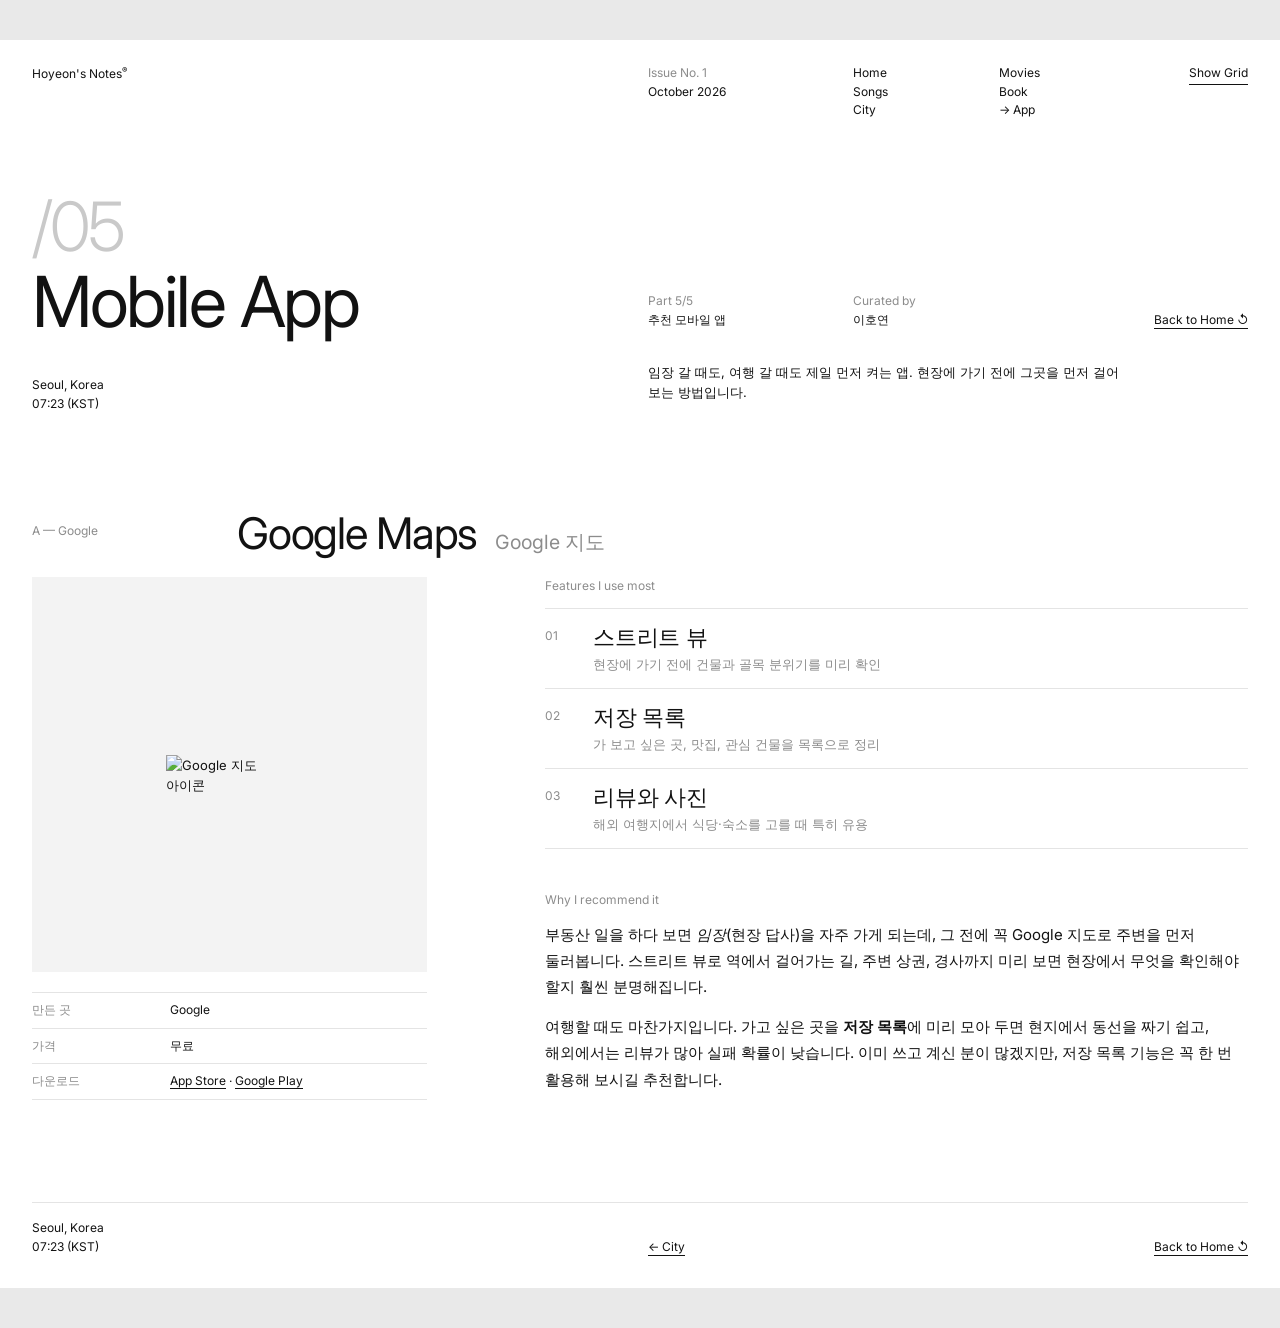
==== app.html @ e8ceb150 "Publish recommendation site Co-Authored-By: Claude Opus 5.5 <noreply@anthropic.com>" ====
<!DOCTYPE html>
<HTML lang="ko">
<HEAD>
  <meta charset="UTF-8">
  <meta name="viewport" content="width=device-width, initial-scale=1.0">
  <TITLE>App — 이호연의 추천</TITLE>
  <link rel="stylesheet" href="https://fonts.googleapis.com/css2?family=Inter:wght@300;400;600&display=swap">
  <link rel="stylesheet" href="https://cdn.jsdelivr.net/gh/orioncactus/pretendard@v1.3.9/dist/web/static/pretendard.min.css">
  <link rel="stylesheet" href="styles.css">
</HEAD>

<BODY>
<div class="frame">

  <div class="grid top">
    <div class="brand">Hoyeon's Notes<sup>®</sup></div>
    <div class="issue"><span class="muted">Issue No. 1</span><BR>October 2026</div>
    <div class="nav">
      <A HREF="index.html">Home</A>
      <A HREF="movies.html">Movies</A>
      <A HREF="songs.html">Songs</A>
      <A HREF="book.html">Book</A>
      <A HREF="city.html">City</A>
      <A HREF="app.html" class="now">App</A>
    </div>
    <div class="tools"><button class="text-btn" id="gridBtn">Show Grid</button></div>
  </div>

  <div class="grid hero">
    <div class="num">/05</div>
    <H1>Mobile App</H1>
    <div class="meta m1"><span class="muted">Part 5/5</span><BR>추천 모바일 앱</div>
    <div class="meta m2"><span class="muted">Curated by</span><BR>이호연</div>
    <div class="meta more"><A HREF="index.html" class="link">Back to Home ↺</A></div>
  </div>

  <div class="grid intro">
    <div class="place">Seoul, Korea<BR><span class="clock"></span></div>
    <div class="lede">
      <P>임장 갈 때도, 여행 갈 때도 제일 먼저 켜는 앱. 현장에 가기 전에 그곳을 먼저 걸어 보는 방법입니다.</P>
    </div>
  </div>

  <div class="grid item">
    <div class="item-label">A — Google</div>
    <H2>Google Maps <small>Google 지도</small></H2>

    <div class="left4">
      <div class="tile">
        <IMG SRC="https://upload.wikimedia.org/wikipedia/commons/thumb/a/a3/Google_Maps_icon_%282026%29.svg/250px-Google_Maps_icon_%282026%29.svg.png" ALT="Google 지도 아이콘">
      </div>
      <TABLE class="facts">
        <TR><TH>만든 곳</TH><TD>Google</TD></TR>
        <TR><TH>가격</TH><TD>무료</TD></TR>
        <TR><TH>다운로드</TH><TD>
          <A HREF="https://apps.apple.com/app/google-maps/id585027354">App Store</A> ·
          <A HREF="https://play.google.com/store/apps/details?id=com.google.android.apps.maps">Google Play</A>
        </TD></TR>
      </TABLE>
    </div>

    <div class="right7">
      <div class="small-title">Features I use most</div>
      <UL class="big-list">
        <LI><span>01</span><div>스트리트 뷰<em>현장에 가기 전에 건물과 골목 분위기를 미리 확인</em></div></LI>
        <LI><span>02</span><div>저장 목록<em>가 보고 싶은 곳, 맛집, 관심 건물을 목록으로 정리</em></div></LI>
        <LI><span>03</span><div>리뷰와 사진<em>해외 여행지에서 식당·숙소를 고를 때 특히 유용</em></div></LI>
      </UL>

      <div class="body">
        <H3>Why I recommend it</H3>
        <P>
          부동산 일을 하다 보면 <I>임장</I>(현장 답사)을 자주 가게 되는데, 그 전에 꼭 Google 지도로
          주변을 먼저 둘러봅니다. 스트리트 뷰로 역에서 걸어가는 길, 주변 상권, 경사까지 미리 보면
          현장에서 무엇을 확인해야 할지 훨씬 분명해집니다.
        </P>
        <P>
          여행할 때도 마찬가지입니다. 가고 싶은 곳을 <B>저장 목록</B>에 미리 모아 두면 현지에서 동선을 짜기 쉽고,
          해외에서는 리뷰가 많아 실패 확률이 낮습니다. 이미 쓰고 계신 분이 많겠지만, 저장 목록 기능은
          꼭 한 번 활용해 보시길 추천합니다.
        </P>
      </div>
    </div>
  </div>

  <div class="grid foot">
    <div class="place">Seoul, Korea<BR><span class="clock"></span></div>
    <div class="prev"><A HREF="city.html" class="link">← City</A></div>
    <div class="next"><A HREF="index.html" class="link">Back to Home ↺</A></div>
  </div>

</div>
<script src="script.js"></script>
</BODY>
</HTML>
---- styles.css ----
/* [styles.css] 모든 페이지가 함께 쓰는 외부 CSS 파일 (강의 슬라이드 62)
   12칸 그리드 위에 글과 이미지를 배치하는 에디토리얼 스타일 */

:root {
  --ink: #121212;      /* 본문 글자색 */
  --muted: #8C8C8C;    /* 보조 글자색 */
  --faint: #C9C9C9;    /* /01 같은 큰 번호 */
  --line: #E4E4E4;     /* 얇은 구분선 */
  --bg: #E9E9E9;       /* 바깥 배경 */
  --paper: #FFFFFF;    /* 종이(페이지) 배경 */
  --guide: rgba(198, 200, 224, 0.55);  /* 그리드 표시 색 */
}

* { box-sizing: border-box; }

body {
  margin: 0;
  background-color: var(--bg);
  color: var(--ink);
  font-family: "Inter", "Pretendard", -apple-system, "Malgun Gothic", sans-serif;
  font-size: 13px;
  line-height: 1.55;
  word-break: keep-all;
  -webkit-font-smoothing: antialiased;
}
a { color: inherit; text-decoration: none; }
img { display: block; max-width: 100%; }
p { margin: 0 0 0.9em; }
b { font-weight: 600; }
hr { border: 0; border-top: 1px solid var(--line); margin: 0; }
.muted { color: var(--muted); }
.link { border-bottom: 1px solid var(--ink); padding-bottom: 1px; }
.link:hover { color: var(--muted); border-color: var(--muted); }

/* ---------- 페이지 틀과 12칸 그리드 ---------- */
.frame {
  position: relative;
  max-width: 1280px;
  margin: 40px auto;
  background-color: var(--paper);
  padding: 24px 32px 32px;
}
.grid {
  display: grid;
  grid-template-columns: repeat(12, minmax(0, 1fr));
  column-gap: 16px;
}

/* Show Grid 버튼을 누르면 보이는 세로 기둥 (script.js가 만들어 줌) */
.overlay {
  position: absolute;
  inset: 0 32px;
  display: grid;
  grid-template-columns: repeat(12, minmax(0, 1fr));
  column-gap: 16px;
  pointer-events: none;
  opacity: 0;
  transition: opacity 0.4s;
  z-index: 5;
}
.overlay span { background-color: var(--guide); }
body.show-grid .overlay { opacity: 1; }

/* ---------- 상단 헤더 ---------- */
.top { font-size: 12px; align-items: start; }
.brand   { grid-column: 1 / 5; }
.brand sup { font-size: 8px; }
.issue   { grid-column: 7 / 9; }
.nav     { grid-column: 9 / 12; display: grid; grid-template-columns: 1fr 1fr; }
.nav a:hover { color: var(--muted); }
.nav a.now::before { content: "→ "; }
.tools   { grid-column: 12 / 13; text-align: right; }

button.text-btn {
  font: inherit;
  color: var(--ink);
  background: none;
  border: 0;
  border-bottom: 1px solid var(--ink);
  padding: 0 0 1px;
  cursor: pointer;
}
button.text-btn:hover { color: var(--muted); border-color: var(--muted); }

/* ---------- 제목 영역 (/01 + 큰 제목) ---------- */
.hero { margin-top: 72px; align-items: end; }
.hero .num {
  grid-column: 1 / -1;
  font-size: clamp(40px, 5.5vw, 68px);
  font-weight: 300;
  color: var(--faint);
  letter-spacing: -0.04em;
  line-height: 1;
}
.hero h1 {
  grid-column: 1 / 7;
  margin: 6px 0 0;
  font-size: clamp(40px, 5.5vw, 72px);
  font-weight: 400;
  letter-spacing: -0.035em;
  line-height: 1.02;
}
.hero .meta  { font-size: 12px; padding-bottom: 8px; }
.hero .m1    { grid-column: 7 / 9; }
.hero .m2    { grid-column: 9 / 11; }
.hero .more  { grid-column: 11 / 13; text-align: right; }

/* 넓은 사진 */
.wide {
  width: 100%;
  aspect-ratio: 21 / 9;
  object-fit: cover;
  margin-top: 20px;
}

/* 소개 줄: 왼쪽 위치·시각, 오른쪽 짧은 소개글 */
.intro { margin-top: 24px; align-items: end; }
.place { grid-column: 1 / 4; font-size: 12px; }
.lede  { grid-column: 7 / 12; font-size: 13px; }

/* ---------- 추천 항목 ---------- */
.item { margin-top: 96px; row-gap: 20px; }
.item-label {
  grid-column: 1 / 3;
  font-size: 12px;
  color: var(--muted);
  padding-top: 12px;
}
.item h2 {
  grid-column: 3 / 13;
  margin: 0;
  font-size: clamp(28px, 3.4vw, 44px);
  font-weight: 400;
  letter-spacing: -0.03em;
  line-height: 1.1;
}
.item h2 small { font-size: 0.45em; color: var(--muted); letter-spacing: 0; margin-left: 8px; }

/* 영화: 포스터(3칸) + 예고편(9칸) */
.media {
  grid-column: 1 / -1;
  display: grid;
  grid-template-columns: repeat(12, minmax(0, 1fr));
  column-gap: 16px;
}
.media .poster { grid-column: 1 / 4; width: 100%; height: 100%; object-fit: cover; }
.media .video  { grid-column: 4 / 13; }

.video {
  width: 100%;
  aspect-ratio: 16 / 9;
  border: 0;
  display: block;
  background-color: #F2F2F2;
}

/* 왼쪽·오른쪽 칸 나누기 */
.left4  { grid-column: 1 / 5; }
.left5  { grid-column: 1 / 6; }
.left8  { grid-column: 1 / 9; }
.right6 { grid-column: 7 / 13; }
.right7 { grid-column: 6 / 13; }
.right4 { grid-column: 9 / 13; }

/* 정보 표 */
table.facts { border-collapse: collapse; width: 100%; font-size: 12px; align-self: start; }
.facts th, .facts td {
  text-align: left;
  font-weight: 400;
  padding: 8px 0;
  border-top: 1px solid var(--line);
  vertical-align: top;
}
.facts tr:last-child th, .facts tr:last-child td { border-bottom: 1px solid var(--line); }
.facts th { color: var(--muted); width: 35%; }
.facts a { border-bottom: 1px solid var(--ink); }

/* 추천 이유 본문 */
.body { font-size: 15px; line-height: 1.75; }
.body h3, .small-title {
  font-size: 12px;
  font-weight: 400;
  color: var(--muted);
  margin: 0 0 12px;
}
.right4 .body, .right4 .facts { margin-bottom: 28px; }

/* 번호 달린 큰 목록 */
.big-list { list-style: none; padding: 0; margin: 0 0 40px; }
.big-list li {
  display: grid;
  grid-template-columns: 48px 1fr;
  padding: 14px 0;
  border-top: 1px solid var(--line);
  font-size: clamp(18px, 1.7vw, 22px);
  letter-spacing: -0.015em;
  line-height: 1.35;
}
.big-list li:last-child { border-bottom: 1px solid var(--line); }
.big-list li span { font-size: 12px; color: var(--muted); padding-top: 5px; }
.big-list li em { display: block; font-style: normal; font-size: 13px; color: var(--muted); letter-spacing: 0; margin-top: 4px; }

/* 앱 아이콘 타일 */
.tile {
  aspect-ratio: 1 / 1;
  background-color: #F3F3F3;
  display: grid;
  place-items: center;
  margin-bottom: 20px;
}
.tile img { width: 32%; }

.caption { font-size: 12px; color: var(--muted); margin-top: 8px; }
.map { filter: grayscale(1); aspect-ratio: 21 / 9; }

/* ---------- 홈: 자기소개 + 목차 ---------- */
.about { margin-top: 96px; padding-top: 16px; border-top: 1px solid var(--line); }
.statement {
  grid-column: 1 / 7;
  margin: 0;
  font-size: clamp(24px, 2.6vw, 34px);
  line-height: 1.3;
  letter-spacing: -0.025em;
}
.about .body { grid-column: 7 / 12; }

.index { margin-top: 96px; }
.index-title { grid-column: 1 / -1; margin-bottom: 16px; }
.row {
  grid-column: 1 / -1;
  display: grid;
  grid-template-columns: repeat(12, minmax(0, 1fr));
  column-gap: 16px;
  padding: 20px 0;
  border-top: 1px solid var(--line);
  align-items: center;
}
.row:last-child { border-bottom: 1px solid var(--line); }
.row .n   { grid-column: 1 / 2; font-size: 12px; color: var(--muted); }
.row .t   { grid-column: 2 / 4; font-size: clamp(24px, 2.6vw, 34px); letter-spacing: -0.025em; transition: padding 0.3s; }

/* 제목 옆 작은 사진들 — 평소엔 흑백, 마우스를 올리면 컬러 */
.row .th  { grid-column: 4 / 7; display: flex; gap: 6px; }
.row .th img {
  width: 60px;
  height: 80px;
  object-fit: cover;
  filter: grayscale(1);
  transition: filter 0.4s;
}
.row .th img.icon { object-fit: contain; padding: 14px; background-color: #F3F3F3; }
.row:hover .th img { filter: grayscale(0); }
@media (hover: none) { .row .th img { filter: none; } }  /* 터치 화면은 처음부터 컬러 */
.row .k   { grid-column: 7 / 9; font-size: 12px; color: var(--muted); }
.row .p   { grid-column: 9 / 12; font-size: 12px; }
.row .arr { grid-column: 12 / 13; text-align: right; font-size: 18px; }
.row:hover .t { padding-left: 12px; }

.pick { margin-top: 96px; align-items: end; }
.pick .small-title { grid-column: 1 / 4; margin: 0; }
.pick p { grid-column: 4 / 10; margin: 0; font-size: clamp(20px, 2vw, 26px); letter-spacing: -0.02em; }
.pick .btn-wrap { grid-column: 10 / 13; text-align: right; font-size: 12px; }

/* ---------- 하단 ---------- */
.foot { margin-top: 96px; padding-top: 16px; border-top: 1px solid var(--line); font-size: 12px; align-items: end; }
.foot .place { grid-column: 1 / 4; }
.foot .prev  { grid-column: 7 / 10; }
.foot .next  { grid-column: 10 / 13; text-align: right; }

/* ---------- 휴대폰 화면 (4칸 그리드) ---------- */
@media (max-width: 760px) {
  .frame { margin: 0; padding: 16px; }
  .overlay { inset: 0 16px; grid-template-columns: repeat(4, minmax(0, 1fr)); }
  .overlay span:nth-child(n+5) { display: none; }
  .grid, .media, .row { grid-template-columns: repeat(4, minmax(0, 1fr)); }
  .grid > *, .media > *, .row > * { grid-column: 1 / -1 !important; }

  .brand { grid-column: 1 / 3 !important; }
  .tools { grid-column: 3 / 5 !important; grid-row: 1; }
  .issue { grid-column: 1 / 3 !important; margin-top: 16px; }
  .nav   { grid-column: 3 / 5 !important; margin-top: 16px; grid-template-columns: 1fr; }

  .hero { margin-top: 48px; row-gap: 12px; }
  .hero .m1 { grid-column: 1 / 3 !important; }
  .hero .m2 { grid-column: 3 / 5 !important; }
  .hero .more { text-align: left; }
  .wide { aspect-ratio: 4 / 3; }

  .intro, .foot, .pick { row-gap: 16px; }
  .item { margin-top: 64px; }
  .item-label { padding-top: 0; }
  .media { row-gap: 12px; }
  .media .poster { grid-column: 1 / 3 !important; height: auto; aspect-ratio: 2 / 3; }

  .row { row-gap: 4px; align-items: baseline; }
  .row .n { grid-column: 1 / 2 !important; }
  .row .t { grid-column: 2 / 5 !important; }
  .row .p { grid-column: 2 / 5 !important; }
  .row .th { grid-column: 2 / 5 !important; margin: 6px 0; }
  .row .th img { width: 45px; height: 60px; }
  .row .th img.icon { padding: 10px; }
  .row .k, .row .arr { display: none; }

  .about { row-gap: 24px; margin-top: 56px; }
  .pick .btn-wrap, .foot .next { text-align: left; }
  .map { aspect-ratio: 4 / 3; }
}
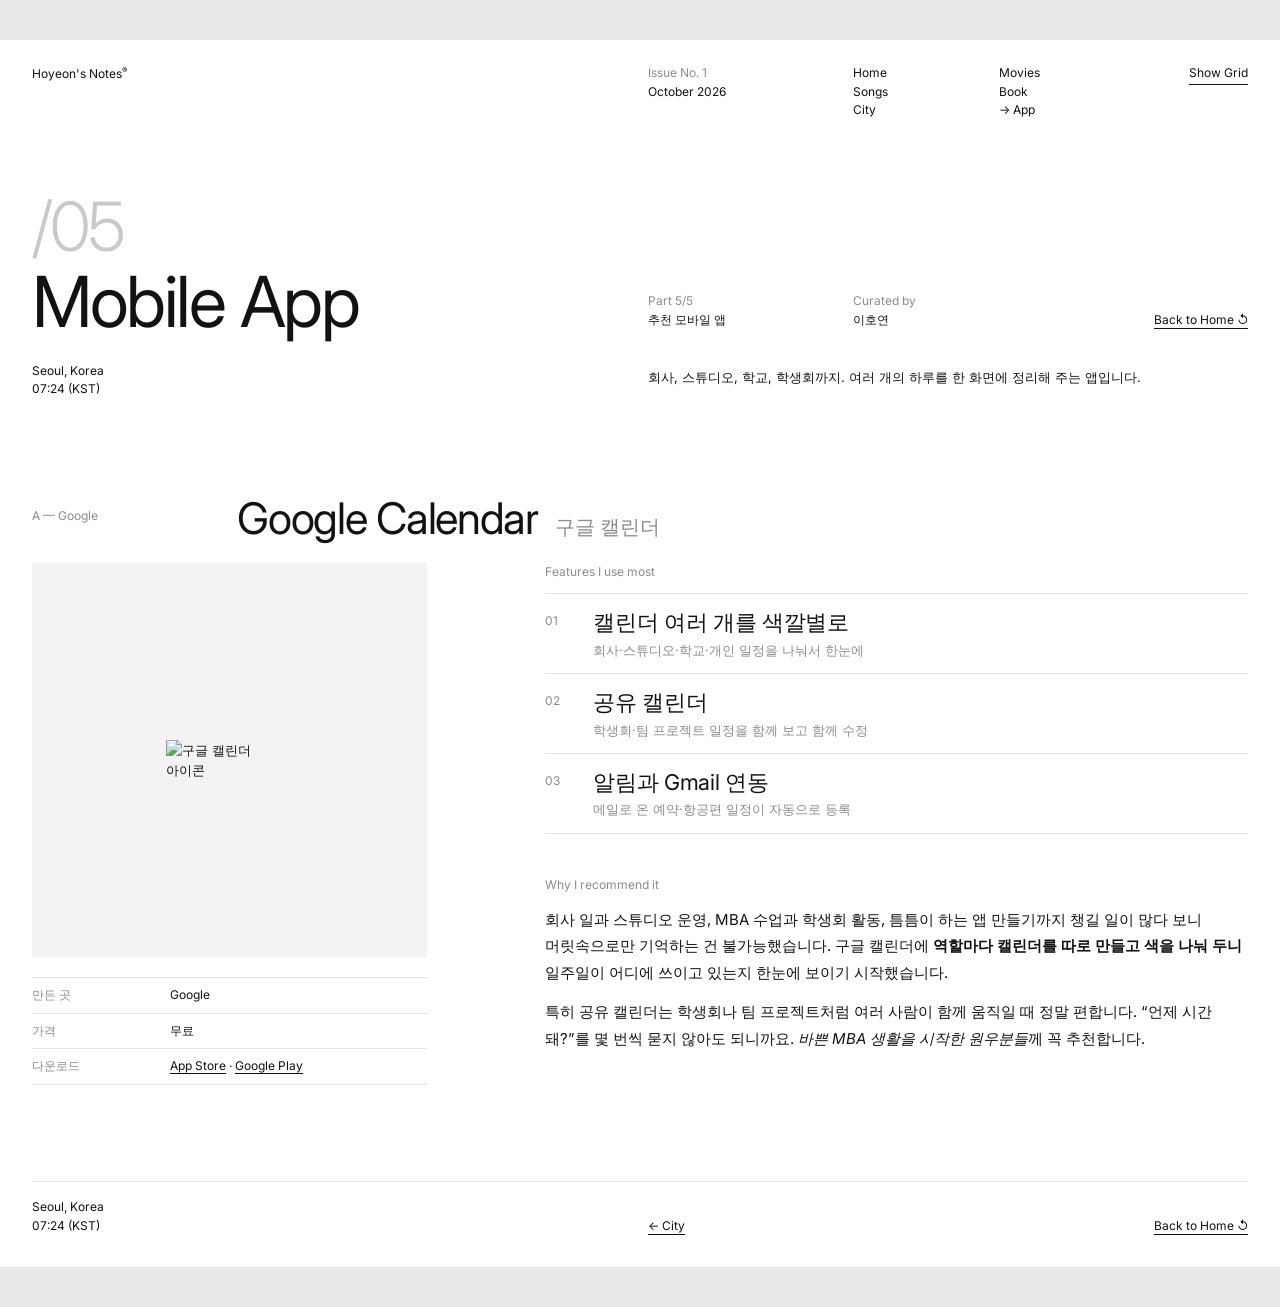
==== commit 350c10ee: "Recommend Google Calendar as the mobile app Replace Google Maps with Google Calendar on the app page" ====
--- a/app.html
+++ b/app.html
@@ -37,24 +37,24 @@
   <div class="grid intro">
     <div class="place">Seoul, Korea<BR><span class="clock"></span></div>
     <div class="lede">
-      <P>임장 갈 때도, 여행 갈 때도 제일 먼저 켜는 앱. 현장에 가기 전에 그곳을 먼저 걸어 보는 방법입니다.</P>
+      <P>회사, 스튜디오, 학교, 학생회까지. 여러 개의 하루를 한 화면에 정리해 주는 앱입니다.</P>
     </div>
   </div>
 
   <div class="grid item">
     <div class="item-label">A — Google</div>
-    <H2>Google Maps <small>Google 지도</small></H2>
+    <H2>Google Calendar <small>구글 캘린더</small></H2>
 
     <div class="left4">
       <div class="tile">
-        <IMG SRC="https://upload.wikimedia.org/wikipedia/commons/thumb/a/a3/Google_Maps_icon_%282026%29.svg/250px-Google_Maps_icon_%282026%29.svg.png" ALT="Google 지도 아이콘">
+        <IMG SRC="https://upload.wikimedia.org/wikipedia/commons/thumb/f/fa/Google_Calendar_icon_%282026%29.svg/250px-Google_Calendar_icon_%282026%29.svg.png" ALT="구글 캘린더 아이콘">
       </div>
       <TABLE class="facts">
         <TR><TH>만든 곳</TH><TD>Google</TD></TR>
         <TR><TH>가격</TH><TD>무료</TD></TR>
         <TR><TH>다운로드</TH><TD>
-          <A HREF="https://apps.apple.com/app/google-maps/id585027354">App Store</A> ·
-          <A HREF="https://play.google.com/store/apps/details?id=com.google.android.apps.maps">Google Play</A>
+          <A HREF="https://apps.apple.com/app/google-calendar-get-organized/id909319292">App Store</A> ·
+          <A HREF="https://play.google.com/store/apps/details?id=com.google.android.calendar">Google Play</A>
         </TD></TR>
       </TABLE>
     </div>
@@ -62,22 +62,21 @@
     <div class="right7">
       <div class="small-title">Features I use most</div>
       <UL class="big-list">
-        <LI><span>01</span><div>스트리트 뷰<em>현장에 가기 전에 건물과 골목 분위기를 미리 확인</em></div></LI>
-        <LI><span>02</span><div>저장 목록<em>가 보고 싶은 곳, 맛집, 관심 건물을 목록으로 정리</em></div></LI>
-        <LI><span>03</span><div>리뷰와 사진<em>해외 여행지에서 식당·숙소를 고를 때 특히 유용</em></div></LI>
+        <LI><span>01</span><div>캘린더 여러 개를 색깔별로<em>회사·스튜디오·학교·개인 일정을 나눠서 한눈에</em></div></LI>
+        <LI><span>02</span><div>공유 캘린더<em>학생회·팀 프로젝트 일정을 함께 보고 함께 수정</em></div></LI>
+        <LI><span>03</span><div>알림과 Gmail 연동<em>메일로 온 예약·항공편 일정이 자동으로 등록</em></div></LI>
       </UL>
 
       <div class="body">
         <H3>Why I recommend it</H3>
         <P>
-          부동산 일을 하다 보면 <I>임장</I>(현장 답사)을 자주 가게 되는데, 그 전에 꼭 Google 지도로
-          주변을 먼저 둘러봅니다. 스트리트 뷰로 역에서 걸어가는 길, 주변 상권, 경사까지 미리 보면
-          현장에서 무엇을 확인해야 할지 훨씬 분명해집니다.
+          회사 일과 스튜디오 운영, MBA 수업과 학생회 활동, 틈틈이 하는 앱 만들기까지 챙길 일이 많다 보니
+          머릿속으로만 기억하는 건 불가능했습니다. 구글 캘린더에 <B>역할마다 캘린더를 따로 만들고 색을 나눠 두니</B>
+          일주일이 어디에 쓰이고 있는지 한눈에 보이기 시작했습니다.
         </P>
         <P>
-          여행할 때도 마찬가지입니다. 가고 싶은 곳을 <B>저장 목록</B>에 미리 모아 두면 현지에서 동선을 짜기 쉽고,
-          해외에서는 리뷰가 많아 실패 확률이 낮습니다. 이미 쓰고 계신 분이 많겠지만, 저장 목록 기능은
-          꼭 한 번 활용해 보시길 추천합니다.
+          특히 공유 캘린더는 학생회나 팀 프로젝트처럼 여러 사람이 함께 움직일 때 정말 편합니다.
+          “언제 시간 돼?”를 몇 번씩 묻지 않아도 되니까요. <I>바쁜 MBA 생활을 시작한 원우분들</I>께 꼭 추천합니다.
         </P>
       </div>
     </div>
--- a/styles.css
+++ b/styles.css
@@ -113,6 +113,13 @@
   margin-top: 20px;
 }
 
+/* 사진 4장 나란히 (각 3칸) */
+.gallery { margin-top: 20px; row-gap: 16px; }
+.gallery figure { grid-column: span 3; margin: 0; }
+.gallery img { width: 100%; aspect-ratio: 3 / 4; object-fit: cover; }
+.gallery figcaption { font-size: 12px; margin-top: 8px; }
+.gallery figcaption span { margin-right: 6px; }
+
 /* 소개 줄: 왼쪽 위치·시각, 오른쪽 짧은 소개글 */
 .intro { margin-top: 24px; align-items: end; }
 .place { grid-column: 1 / 4; font-size: 12px; }
@@ -285,6 +292,8 @@
   .hero .m2 { grid-column: 3 / 5 !important; }
   .hero .more { text-align: left; }
   .wide { aspect-ratio: 4 / 3; }
+  .gallery { column-gap: 8px; }
+  .gallery figure { grid-column: span 2 !important; }
 
   .intro, .foot, .pick { row-gap: 16px; }
   .item { margin-top: 64px; }
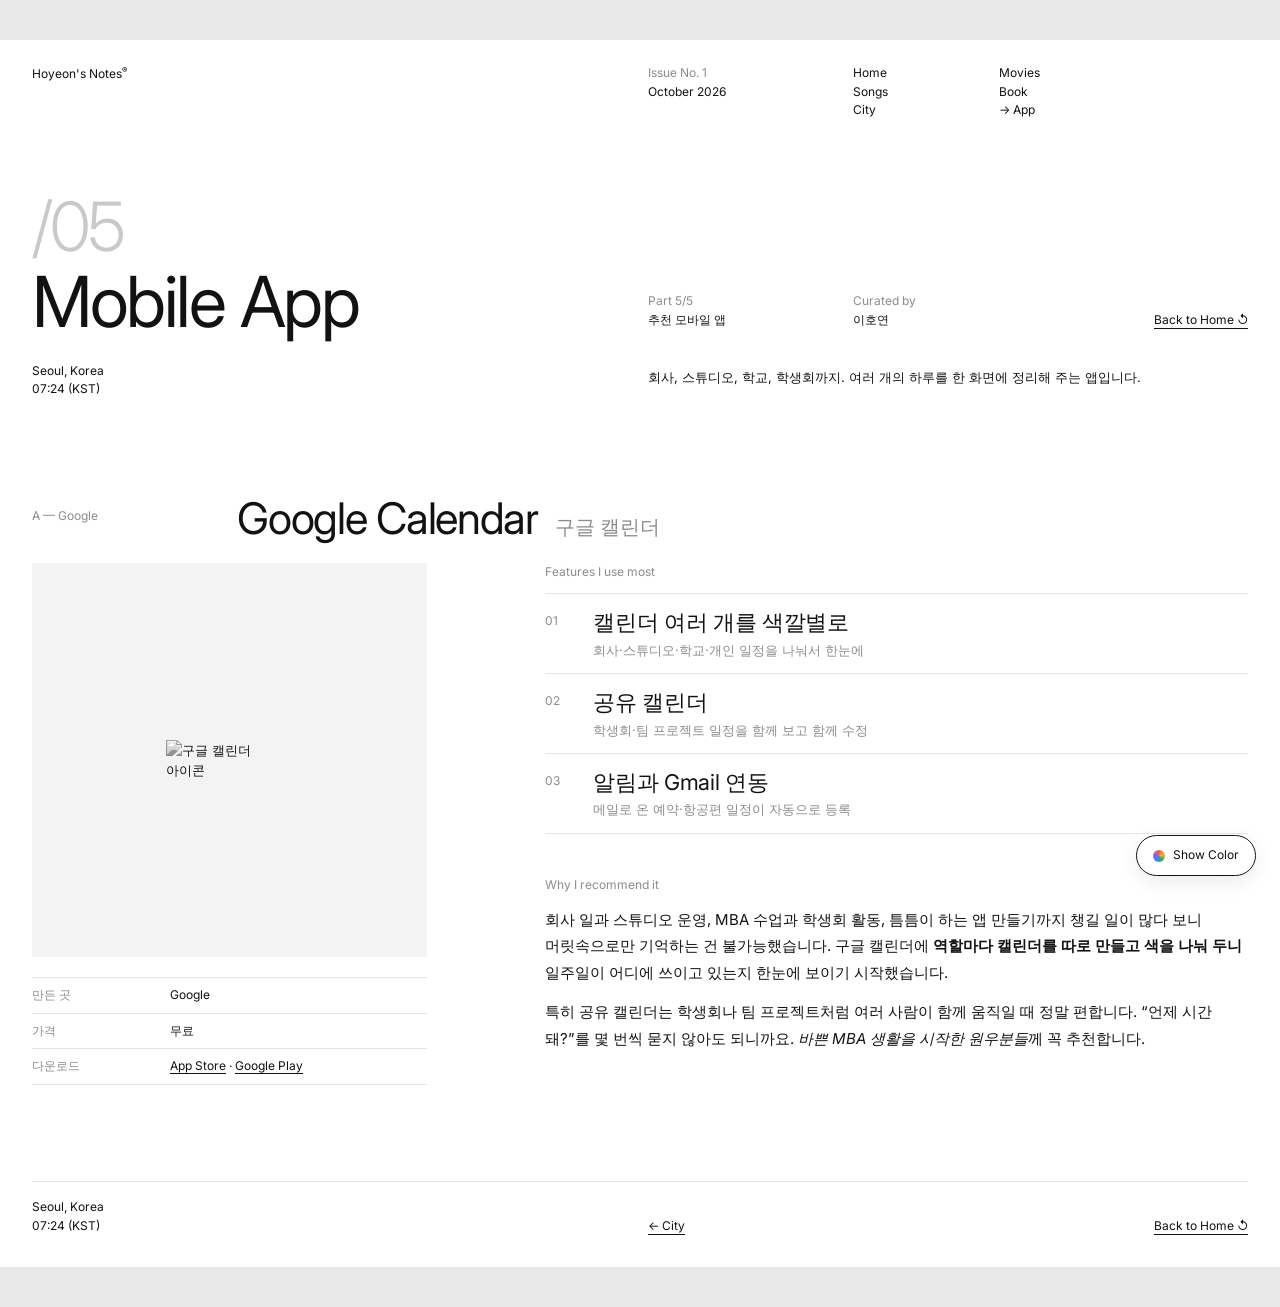
==== commit b9faf42f: "Replace Show Grid with a black-and-white to color effect The site now starts in black and white. A f" ====
--- a/app.html
+++ b/app.html
@@ -23,7 +23,7 @@
       <A HREF="city.html">City</A>
       <A HREF="app.html" class="now">App</A>
     </div>
-    <div class="tools"><button class="text-btn" id="gridBtn">Show Grid</button></div>
+    <div class="tools"><button class="color-btn" id="colorBtn" aria-pressed="false"><span class="dot"></span><span class="label">Show Color</span></button></div>
   </div>
 
   <div class="grid hero">
--- a/styles.css
+++ b/styles.css
@@ -8,7 +8,14 @@
   --line: #E4E4E4;     /* 얇은 구분선 */
   --bg: #E9E9E9;       /* 바깥 배경 */
   --paper: #FFFFFF;    /* 종이(페이지) 배경 */
-  --guide: rgba(198, 200, 224, 0.55);  /* 그리드 표시 색 */
+  --accent: var(--muted);  /* 컬러 모드에서만 색이 들어오는 포인트 색 */
+}
+
+/* 컬러 모드 — Show Color 버튼을 누르면 세상에 색이 돌아옴 */
+body.color-on {
+  --bg: #EFE5D8;
+  --faint: #E8643C;
+  --accent: #E8643C;
 }
 
 * { box-sizing: border-box; }
@@ -46,20 +53,52 @@
   column-gap: 16px;
 }
 
-/* Show Grid 버튼을 누르면 보이는 세로 기둥 (script.js가 만들어 줌) */
-.overlay {
-  position: absolute;
-  inset: 0 32px;
-  display: grid;
-  grid-template-columns: repeat(12, minmax(0, 1fr));
-  column-gap: 16px;
-  pointer-events: none;
-  opacity: 0;
-  transition: opacity 0.4s;
-  z-index: 5;
-}
-.overlay span { background-color: var(--guide); }
-body.show-grid .overlay { opacity: 1; }
+/* ---------- 흑백 ↔ 컬러 ---------- */
+/* 기본은 흑백 세상: 사진·영상·지도 모두 회색 */
+img, iframe { filter: grayscale(1); transition: filter 1.2s ease; }
+body.color-on img, body.color-on iframe { filter: none; }
+body { transition: background-color 1.2s ease; }
+body.no-anim, body.no-anim * { transition: none !important; }
+
+/* 포인트 색이 들어가는 곳 */
+.item-label, .big-list li span, .row .n, .gallery figcaption span { transition: color 1.2s ease; }
+body.color-on .item-label,
+body.color-on .big-list li span,
+body.color-on .row .n,
+body.color-on .gallery figcaption span,
+body.color-on .nav a.now { color: var(--accent); }
+
+/* 화면 오른쪽 아래에 떠 있는 버튼 */
+.color-btn {
+  position: fixed;
+  right: 24px;
+  bottom: 24px;
+  z-index: 20;
+  display: inline-flex;
+  align-items: center;
+  gap: 8px;
+  font: inherit;
+  font-size: 12px;
+  color: var(--ink);
+  background-color: var(--paper);
+  border: 1px solid var(--ink);
+  border-radius: 999px;
+  padding: 10px 16px;
+  cursor: pointer;
+  box-shadow: 0 6px 20px rgba(0, 0, 0, 0.08);
+  transition: transform 0.2s;
+}
+.color-btn:hover { transform: translateY(-2px); }
+.color-btn .dot {
+  width: 12px;
+  height: 12px;
+  border-radius: 50%;
+  background: conic-gradient(#E8643C, #F2B134, #3AA675, #3B82F6, #9B5DE5, #E8643C);
+}
+
+/* 색이 원을 그리며 퍼지는 효과 (script.js의 View Transition과 함께 사용) */
+::view-transition-old(root),
+::view-transition-new(root) { animation: none; mix-blend-mode: normal; }
 
 /* ---------- 상단 헤더 ---------- */
 .top { font-size: 12px; align-items: start; }
@@ -118,6 +157,8 @@
 .gallery figure { grid-column: span 3; margin: 0; }
 .gallery img { width: 100%; aspect-ratio: 3 / 4; object-fit: cover; }
 .gallery figcaption { font-size: 12px; margin-top: 8px; }
+.gallery.three figure { grid-column: span 4; }   /* 사진 3장일 때 (각 4칸, 가로 사진) */
+.gallery.three img { aspect-ratio: 4 / 3; }
 .gallery figcaption span { margin-right: 6px; }
 
 /* 소개 줄: 왼쪽 위치·시각, 오른쪽 짧은 소개글 */
@@ -218,7 +259,7 @@
 .tile img { width: 32%; }
 
 .caption { font-size: 12px; color: var(--muted); margin-top: 8px; }
-.map { filter: grayscale(1); aspect-ratio: 21 / 9; }
+.map { aspect-ratio: 21 / 9; }
 
 /* ---------- 홈: 자기소개 + 목차 ---------- */
 .about { margin-top: 96px; padding-top: 16px; border-top: 1px solid var(--line); }
@@ -246,18 +287,15 @@
 .row .n   { grid-column: 1 / 2; font-size: 12px; color: var(--muted); }
 .row .t   { grid-column: 2 / 4; font-size: clamp(24px, 2.6vw, 34px); letter-spacing: -0.025em; transition: padding 0.3s; }
 
-/* 제목 옆 작은 사진들 — 평소엔 흑백, 마우스를 올리면 컬러 */
+/* 제목 옆 작은 사진들 — 흑백일 때도 마우스를 올리면 살짝 컬러 */
 .row .th  { grid-column: 4 / 7; display: flex; gap: 6px; }
 .row .th img {
   width: 60px;
   height: 80px;
   object-fit: cover;
-  filter: grayscale(1);
-  transition: filter 0.4s;
 }
 .row .th img.icon { object-fit: contain; padding: 14px; background-color: #F3F3F3; }
-.row:hover .th img { filter: grayscale(0); }
-@media (hover: none) { .row .th img { filter: none; } }  /* 터치 화면은 처음부터 컬러 */
+.row:hover .th img { filter: none; transition-duration: 0.4s; }
 .row .k   { grid-column: 7 / 9; font-size: 12px; color: var(--muted); }
 .row .p   { grid-column: 9 / 12; font-size: 12px; }
 .row .arr { grid-column: 12 / 13; text-align: right; font-size: 18px; }
@@ -277,8 +315,7 @@
 /* ---------- 휴대폰 화면 (4칸 그리드) ---------- */
 @media (max-width: 760px) {
   .frame { margin: 0; padding: 16px; }
-  .overlay { inset: 0 16px; grid-template-columns: repeat(4, minmax(0, 1fr)); }
-  .overlay span:nth-child(n+5) { display: none; }
+  .color-btn { right: 16px; bottom: 16px; }
   .grid, .media, .row { grid-template-columns: repeat(4, minmax(0, 1fr)); }
   .grid > *, .media > *, .row > * { grid-column: 1 / -1 !important; }
 
@@ -294,6 +331,7 @@
   .wide { aspect-ratio: 4 / 3; }
   .gallery { column-gap: 8px; }
   .gallery figure { grid-column: span 2 !important; }
+  .gallery.three figure { grid-column: 1 / -1 !important; }
 
   .intro, .foot, .pick { row-gap: 16px; }
   .item { margin-top: 64px; }
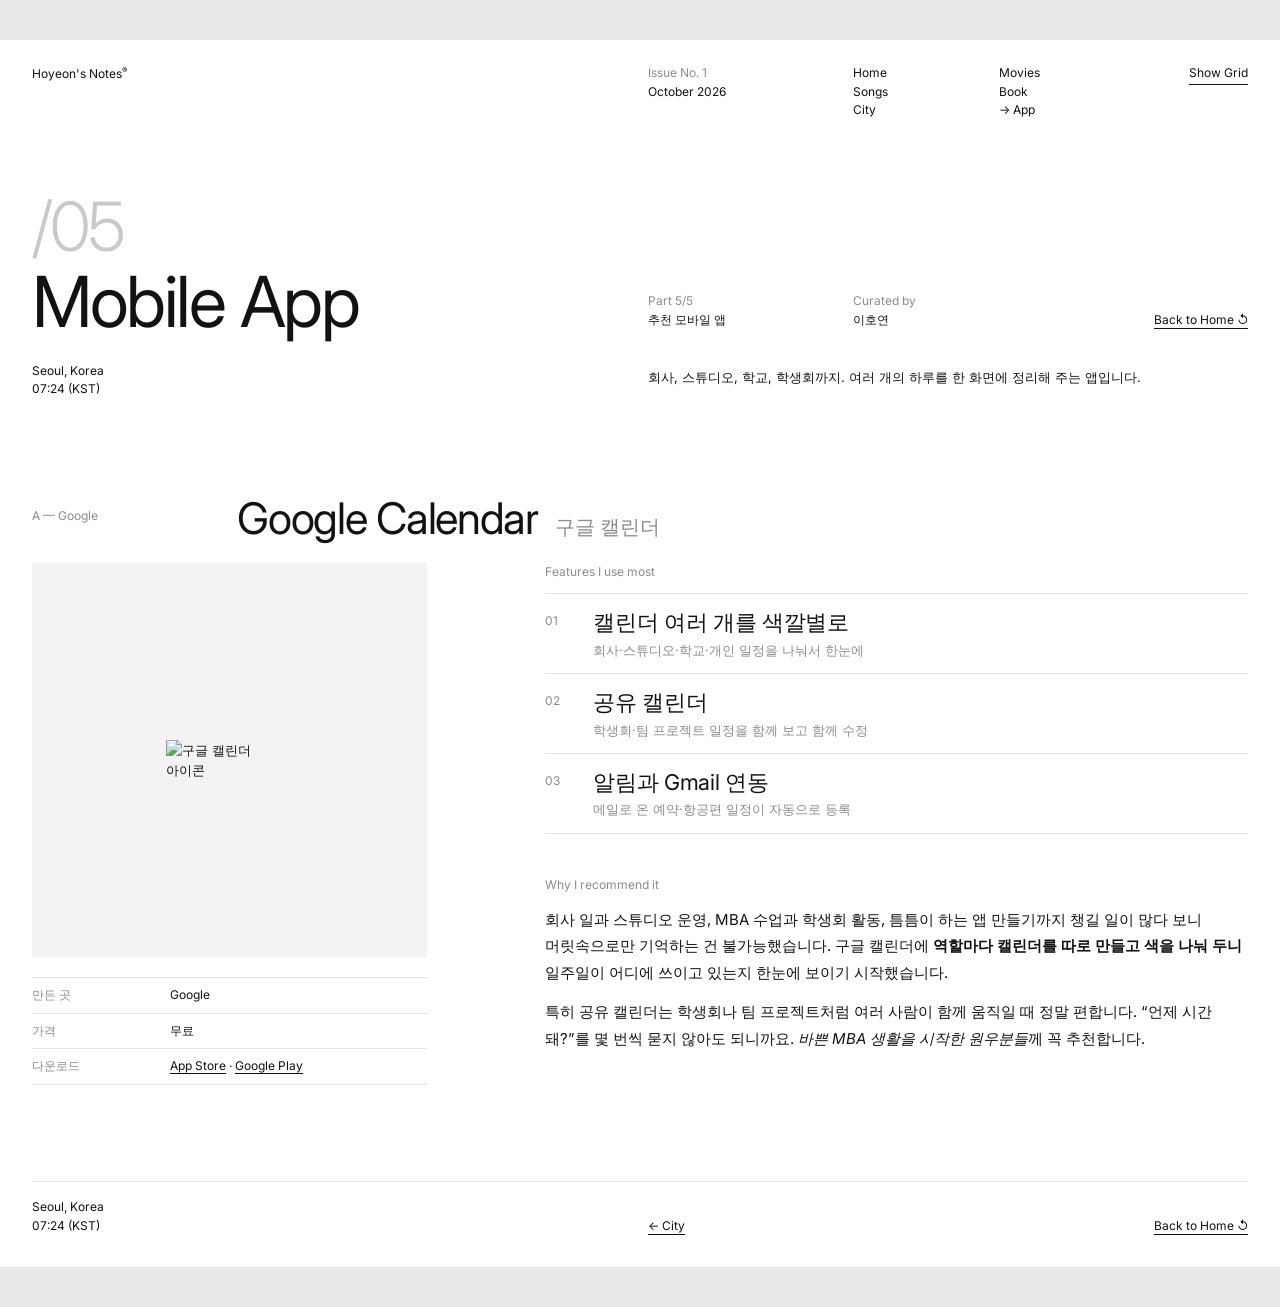
==== commit ed059a24: "Revert black-and-white color effect, restore Show Grid Co-Authored-By: Claude Opus 5.5 <noreply@anth" ====
--- a/app.html
+++ b/app.html
@@ -23,7 +23,7 @@
       <A HREF="city.html">City</A>
       <A HREF="app.html" class="now">App</A>
     </div>
-    <div class="tools"><button class="color-btn" id="colorBtn" aria-pressed="false"><span class="dot"></span><span class="label">Show Color</span></button></div>
+    <div class="tools"><button class="text-btn" id="gridBtn">Show Grid</button></div>
   </div>
 
   <div class="grid hero">
--- a/styles.css
+++ b/styles.css
@@ -8,14 +8,7 @@
   --line: #E4E4E4;     /* 얇은 구분선 */
   --bg: #E9E9E9;       /* 바깥 배경 */
   --paper: #FFFFFF;    /* 종이(페이지) 배경 */
-  --accent: var(--muted);  /* 컬러 모드에서만 색이 들어오는 포인트 색 */
-}
-
-/* 컬러 모드 — Show Color 버튼을 누르면 세상에 색이 돌아옴 */
-body.color-on {
-  --bg: #EFE5D8;
-  --faint: #E8643C;
-  --accent: #E8643C;
+  --guide: rgba(198, 200, 224, 0.55);  /* 그리드 표시 색 */
 }
 
 * { box-sizing: border-box; }
@@ -53,52 +46,20 @@
   column-gap: 16px;
 }
 
-/* ---------- 흑백 ↔ 컬러 ---------- */
-/* 기본은 흑백 세상: 사진·영상·지도 모두 회색 */
-img, iframe { filter: grayscale(1); transition: filter 1.2s ease; }
-body.color-on img, body.color-on iframe { filter: none; }
-body { transition: background-color 1.2s ease; }
-body.no-anim, body.no-anim * { transition: none !important; }
-
-/* 포인트 색이 들어가는 곳 */
-.item-label, .big-list li span, .row .n, .gallery figcaption span { transition: color 1.2s ease; }
-body.color-on .item-label,
-body.color-on .big-list li span,
-body.color-on .row .n,
-body.color-on .gallery figcaption span,
-body.color-on .nav a.now { color: var(--accent); }
-
-/* 화면 오른쪽 아래에 떠 있는 버튼 */
-.color-btn {
-  position: fixed;
-  right: 24px;
-  bottom: 24px;
-  z-index: 20;
-  display: inline-flex;
-  align-items: center;
-  gap: 8px;
-  font: inherit;
-  font-size: 12px;
-  color: var(--ink);
-  background-color: var(--paper);
-  border: 1px solid var(--ink);
-  border-radius: 999px;
-  padding: 10px 16px;
-  cursor: pointer;
-  box-shadow: 0 6px 20px rgba(0, 0, 0, 0.08);
-  transition: transform 0.2s;
-}
-.color-btn:hover { transform: translateY(-2px); }
-.color-btn .dot {
-  width: 12px;
-  height: 12px;
-  border-radius: 50%;
-  background: conic-gradient(#E8643C, #F2B134, #3AA675, #3B82F6, #9B5DE5, #E8643C);
-}
-
-/* 색이 원을 그리며 퍼지는 효과 (script.js의 View Transition과 함께 사용) */
-::view-transition-old(root),
-::view-transition-new(root) { animation: none; mix-blend-mode: normal; }
+/* Show Grid 버튼을 누르면 보이는 세로 기둥 (script.js가 만들어 줌) */
+.overlay {
+  position: absolute;
+  inset: 0 32px;
+  display: grid;
+  grid-template-columns: repeat(12, minmax(0, 1fr));
+  column-gap: 16px;
+  pointer-events: none;
+  opacity: 0;
+  transition: opacity 0.4s;
+  z-index: 5;
+}
+.overlay span { background-color: var(--guide); }
+body.show-grid .overlay { opacity: 1; }
 
 /* ---------- 상단 헤더 ---------- */
 .top { font-size: 12px; align-items: start; }
@@ -259,7 +220,7 @@
 .tile img { width: 32%; }
 
 .caption { font-size: 12px; color: var(--muted); margin-top: 8px; }
-.map { aspect-ratio: 21 / 9; }
+.map { filter: grayscale(1); aspect-ratio: 21 / 9; }
 
 /* ---------- 홈: 자기소개 + 목차 ---------- */
 .about { margin-top: 96px; padding-top: 16px; border-top: 1px solid var(--line); }
@@ -287,15 +248,18 @@
 .row .n   { grid-column: 1 / 2; font-size: 12px; color: var(--muted); }
 .row .t   { grid-column: 2 / 4; font-size: clamp(24px, 2.6vw, 34px); letter-spacing: -0.025em; transition: padding 0.3s; }
 
-/* 제목 옆 작은 사진들 — 흑백일 때도 마우스를 올리면 살짝 컬러 */
+/* 제목 옆 작은 사진들 — 평소엔 흑백, 마우스를 올리면 컬러 */
 .row .th  { grid-column: 4 / 7; display: flex; gap: 6px; }
 .row .th img {
   width: 60px;
   height: 80px;
   object-fit: cover;
+  filter: grayscale(1);
+  transition: filter 0.4s;
 }
 .row .th img.icon { object-fit: contain; padding: 14px; background-color: #F3F3F3; }
-.row:hover .th img { filter: none; transition-duration: 0.4s; }
+.row:hover .th img { filter: grayscale(0); }
+@media (hover: none) { .row .th img { filter: none; } }  /* 터치 화면은 처음부터 컬러 */
 .row .k   { grid-column: 7 / 9; font-size: 12px; color: var(--muted); }
 .row .p   { grid-column: 9 / 12; font-size: 12px; }
 .row .arr { grid-column: 12 / 13; text-align: right; font-size: 18px; }
@@ -315,7 +279,8 @@
 /* ---------- 휴대폰 화면 (4칸 그리드) ---------- */
 @media (max-width: 760px) {
   .frame { margin: 0; padding: 16px; }
-  .color-btn { right: 16px; bottom: 16px; }
+  .overlay { inset: 0 16px; grid-template-columns: repeat(4, minmax(0, 1fr)); }
+  .overlay span:nth-child(n+5) { display: none; }
   .grid, .media, .row { grid-template-columns: repeat(4, minmax(0, 1fr)); }
   .grid > *, .media > *, .row > * { grid-column: 1 / -1 !important; }
 
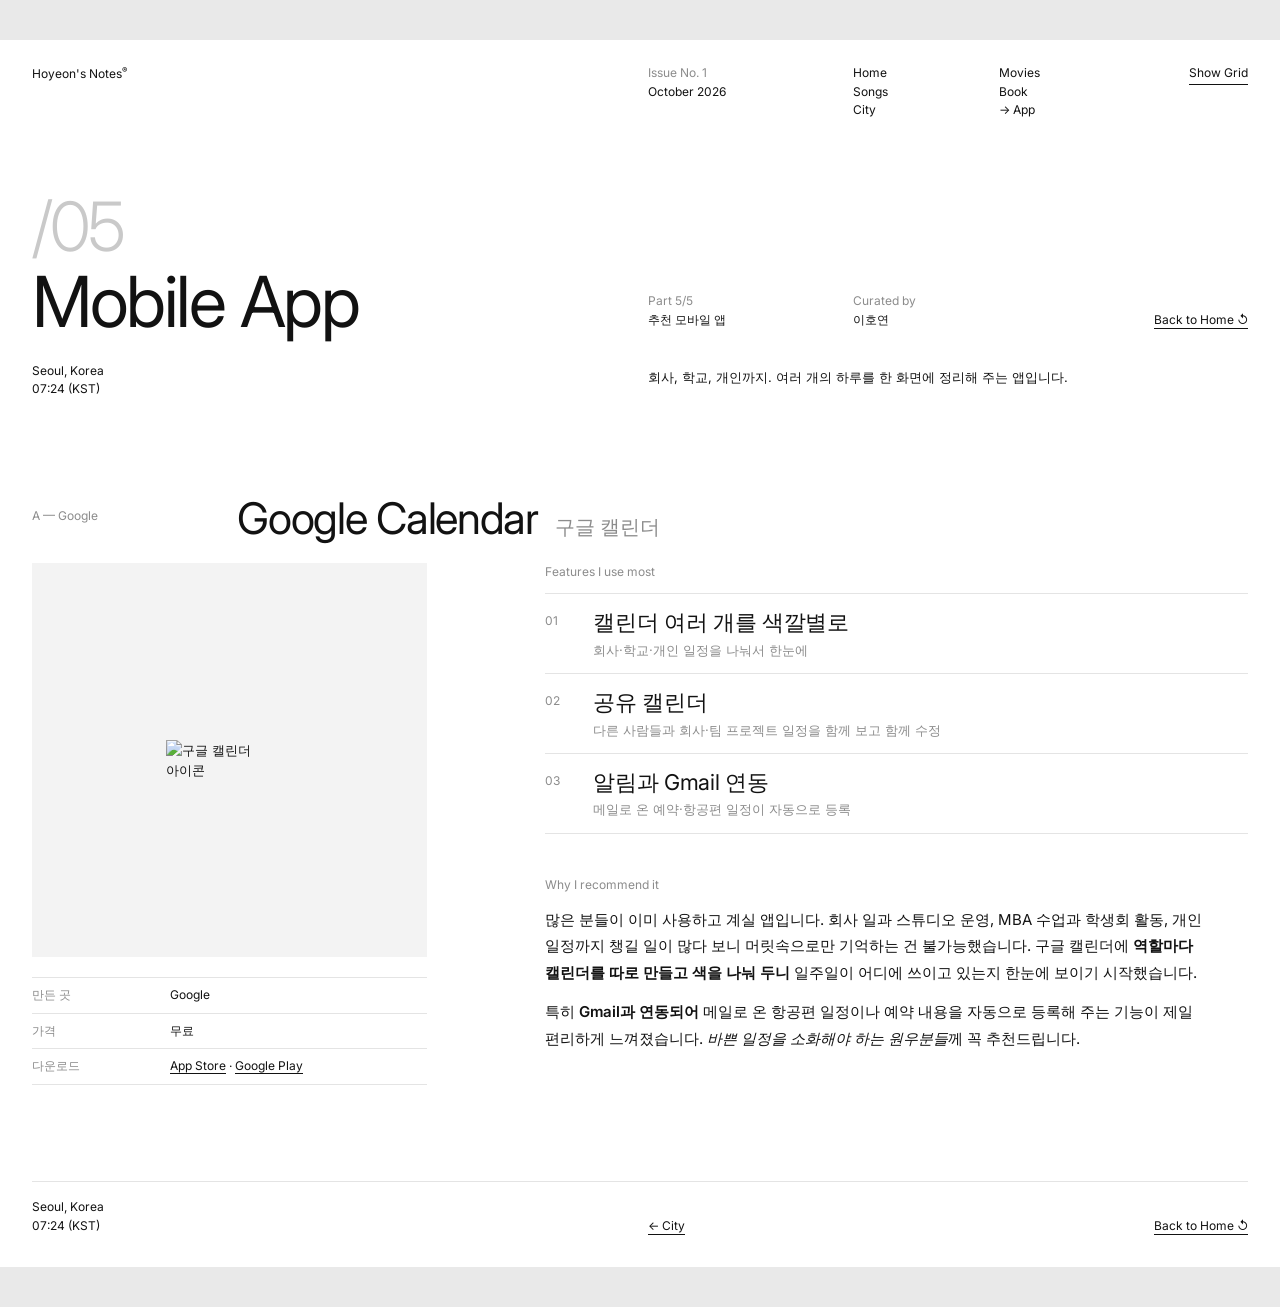
==== commit 515d8219: "Update Google Calendar page text Co-Authored-By: Claude Opus 5.5 <noreply@anthropic.com>" ====
--- a/app.html
+++ b/app.html
@@ -6,7 +6,7 @@
   <TITLE>App — 이호연의 추천</TITLE>
   <link rel="stylesheet" href="https://fonts.googleapis.com/css2?family=Inter:wght@300;400;600&display=swap">
   <link rel="stylesheet" href="https://cdn.jsdelivr.net/gh/orioncactus/pretendard@v1.3.9/dist/web/static/pretendard.min.css">
-  <link rel="stylesheet" href="styles.css">
+  <link rel="stylesheet" href="styles.css?v=20261028b">
 </HEAD>
 
 <BODY>
@@ -37,7 +37,7 @@
   <div class="grid intro">
     <div class="place">Seoul, Korea<BR><span class="clock"></span></div>
     <div class="lede">
-      <P>회사, 스튜디오, 학교, 학생회까지. 여러 개의 하루를 한 화면에 정리해 주는 앱입니다.</P>
+      <P>회사, 학교, 개인까지. 여러 개의 하루를 한 화면에 정리해 주는 앱입니다.</P>
     </div>
   </div>
 
@@ -62,21 +62,21 @@
     <div class="right7">
       <div class="small-title">Features I use most</div>
       <UL class="big-list">
-        <LI><span>01</span><div>캘린더 여러 개를 색깔별로<em>회사·스튜디오·학교·개인 일정을 나눠서 한눈에</em></div></LI>
-        <LI><span>02</span><div>공유 캘린더<em>학생회·팀 프로젝트 일정을 함께 보고 함께 수정</em></div></LI>
+        <LI><span>01</span><div>캘린더 여러 개를 색깔별로<em>회사·학교·개인 일정을 나눠서 한눈에</em></div></LI>
+        <LI><span>02</span><div>공유 캘린더<em>다른 사람들과 회사·팀 프로젝트 일정을 함께 보고 함께 수정</em></div></LI>
         <LI><span>03</span><div>알림과 Gmail 연동<em>메일로 온 예약·항공편 일정이 자동으로 등록</em></div></LI>
       </UL>
 
       <div class="body">
         <H3>Why I recommend it</H3>
         <P>
-          회사 일과 스튜디오 운영, MBA 수업과 학생회 활동, 틈틈이 하는 앱 만들기까지 챙길 일이 많다 보니
-          머릿속으로만 기억하는 건 불가능했습니다. 구글 캘린더에 <B>역할마다 캘린더를 따로 만들고 색을 나눠 두니</B>
+          많은 분들이 이미 사용하고 계실 앱입니다. 회사 일과 스튜디오 운영, MBA 수업과 학생회 활동, 개인 일정까지
+          챙길 일이 많다 보니 머릿속으로만 기억하는 건 불가능했습니다. 구글 캘린더에 <B>역할마다 캘린더를 따로 만들고 색을 나눠 두니</B>
           일주일이 어디에 쓰이고 있는지 한눈에 보이기 시작했습니다.
         </P>
         <P>
-          특히 공유 캘린더는 학생회나 팀 프로젝트처럼 여러 사람이 함께 움직일 때 정말 편합니다.
-          “언제 시간 돼?”를 몇 번씩 묻지 않아도 되니까요. <I>바쁜 MBA 생활을 시작한 원우분들</I>께 꼭 추천합니다.
+          특히 <B>Gmail과 연동되어</B> 메일로 온 항공편 일정이나 예약 내용을 자동으로 등록해 주는 기능이 제일 편리하게 느껴졌습니다.
+          <I>바쁜 일정을 소화해야 하는 원우분들</I>께 꼭 추천드립니다.
         </P>
       </div>
     </div>
@@ -89,6 +89,6 @@
   </div>
 
 </div>
-<script src="script.js"></script>
+<script src="script.js?v=20261028b"></script>
 </BODY>
 </HTML>
--- a/styles.css
+++ b/styles.css
@@ -220,7 +220,7 @@
 .tile img { width: 32%; }
 
 .caption { font-size: 12px; color: var(--muted); margin-top: 8px; }
-.map { filter: grayscale(1); aspect-ratio: 21 / 9; }
+.map { aspect-ratio: 21 / 9; }
 
 /* ---------- 홈: 자기소개 + 목차 ---------- */
 .about { margin-top: 96px; padding-top: 16px; border-top: 1px solid var(--line); }
@@ -247,18 +247,14 @@
 .row:last-child { border-bottom: 1px solid var(--line); }
 .row .n   { grid-column: 1 / 2; font-size: 12px; color: var(--muted); }
 .row .t   { grid-column: 2 / 4; font-size: clamp(24px, 2.6vw, 34px); letter-spacing: -0.025em; transition: padding 0.3s; }
-
-/* 제목 옆 작은 사진들 — 평소엔 흑백, 마우스를 올리면 컬러 */
+/* 제목 옆 작은 사진들 */
 .row .th  { grid-column: 4 / 7; display: flex; gap: 6px; }
 .row .th img {
   width: 60px;
   height: 80px;
   object-fit: cover;
-  filter: grayscale(1);
-  transition: filter 0.4s;
 }
 .row .th img.icon { object-fit: contain; padding: 14px; background-color: #F3F3F3; }
-.row:hover .th img { filter: grayscale(0); }
 @media (hover: none) { .row .th img { filter: none; } }  /* 터치 화면은 처음부터 컬러 */
 .row .k   { grid-column: 7 / 9; font-size: 12px; color: var(--muted); }
 .row .p   { grid-column: 9 / 12; font-size: 12px; }
